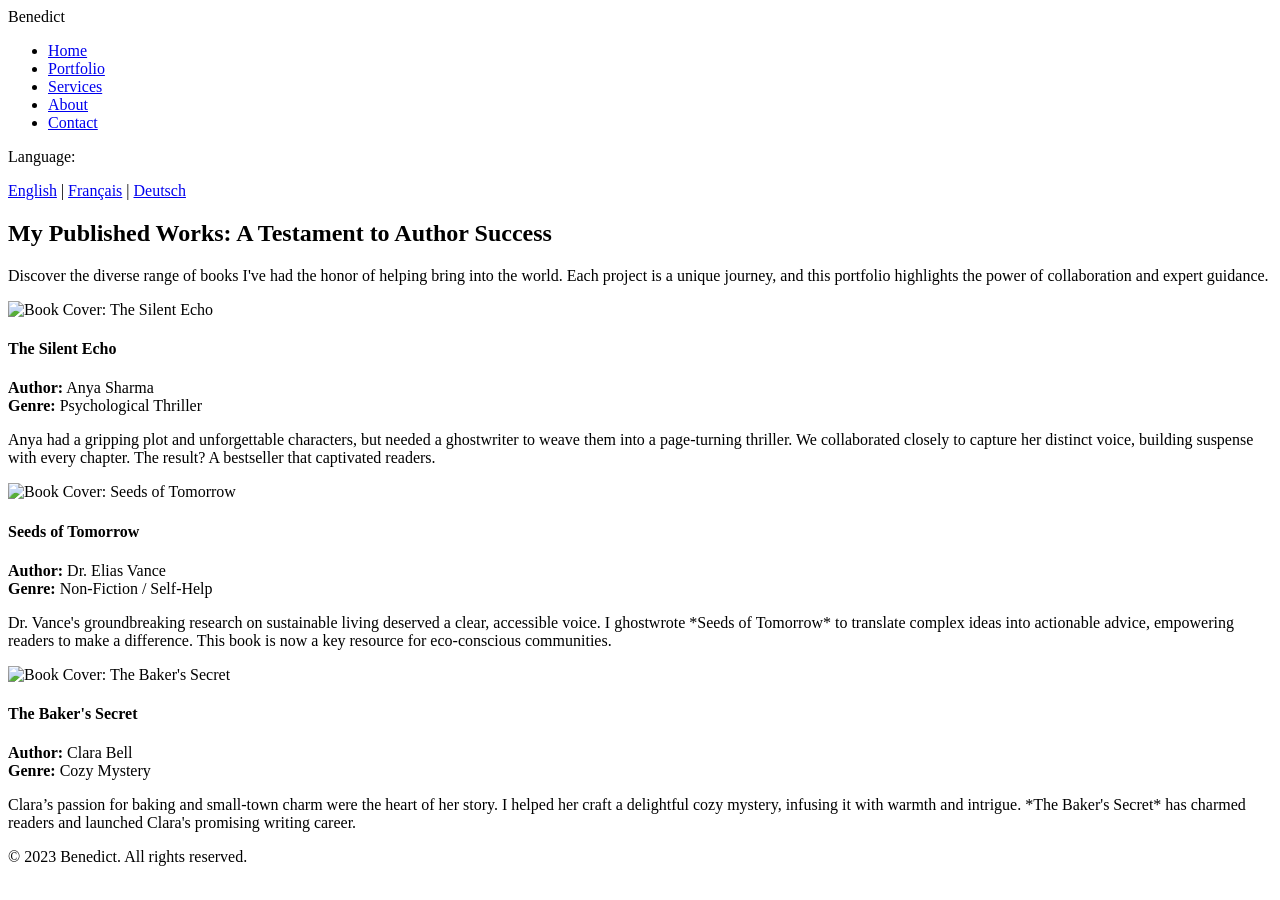
==== portfolio.html @ f3043c83 "Create portfolio.html" ====
<!DOCTYPE html>
<html lang="en">
<head>
    <meta charset="UTF-8">
    <meta name="viewport" content="width=device-width, initial-scale=1.0">
    <title>Portfolio - Benedict</title>
    <link rel="stylesheet" href="css/style.css">
</head>
<body>
    <header>
        <div class="container">
            <div class="logo">Benedict</div>
            <nav>
                <ul>
                    <li><a href="index.html">Home</a></li>
                    <li><a href="portfolio.html">Portfolio</a></li>
                    <li><a href="services.html">Services</a></li>
                    <li><a href="about.html">About</a></li>
                    <li><a href="contact.html">Contact</a></li>
                </ul>
            </nav>
             <div class="language-selector">
                <p>Language:</p>
                <a href="#">English</a> | <a href="#">Français</a> | <a href="#">Deutsch</a>
            </div>
        </div>
    </header>
    <main>
        <section class="portfolio-section">
            <div class="container">
                <h2>My Published Works: A Testament to Author Success</h2>
                <p>Discover the diverse range of books I've had the honor of helping bring into the world. Each project is a unique journey, and this portfolio highlights the power of collaboration and expert guidance.</p>
                <div class="portfolio-grid">
                    <!-- Portfolio Item 1 -->
                    <div class="portfolio-item">
                        <img src="images/book_cover_1.jpg" alt="Book Cover: The Silent Echo">
                        <div class="portfolio-item-content">
                            <h4>The Silent Echo</h4>
                            <p><strong>Author:</strong> Anya Sharma<br><strong>Genre:</strong> Psychological Thriller</p>
                            <p>Anya had a gripping plot and unforgettable characters, but needed a ghostwriter to weave them into a page-turning thriller. We collaborated closely to capture her distinct voice, building suspense with every chapter. The result? A bestseller that captivated readers.</p>
                        </div>
                    </div>
                    <!-- Portfolio Item 2 -->
                    <div class="portfolio-item">
                        <img src="images/book_cover_2.jpg" alt="Book Cover: Seeds of Tomorrow">
                        <div class="portfolio-item-content">
                            <h4>Seeds of Tomorrow</h4>
                            <p><strong>Author:</strong> Dr. Elias Vance<br><strong>Genre:</strong> Non-Fiction / Self-Help</p>
                            <p>Dr. Vance's groundbreaking research on sustainable living deserved a clear, accessible voice. I ghostwrote *Seeds of Tomorrow* to translate complex ideas into actionable advice, empowering readers to make a difference. This book is now a key resource for eco-conscious communities.</p>
                        </div>
                    </div>
                    <!-- Portfolio Item 3 -->
                    <div class="portfolio-item">
                        <img src="images/book_cover_3.jpg" alt="Book Cover: The Baker's Secret">
                        <div class="portfolio-item-content">
                            <h4>The Baker's Secret</h4>
                            <p><strong>Author:</strong> Clara Bell<br><strong>Genre:</strong> Cozy Mystery</p>
                            <p>Clara’s passion for baking and small-town charm were the heart of her story. I helped her craft a delightful cozy mystery, infusing it with warmth and intrigue. *The Baker's Secret* has charmed readers and launched Clara's promising writing career.</p>
                        </div>
                    </div>
                    <!-- Add more portfolio items as needed -->
                </div>
            </div>
        </section>
    </main>
    <footer>
        <div class="container">
            <p>&copy; 2023 Benedict. All rights reserved.</p>
        </div>
    </footer>
</body>
</html>
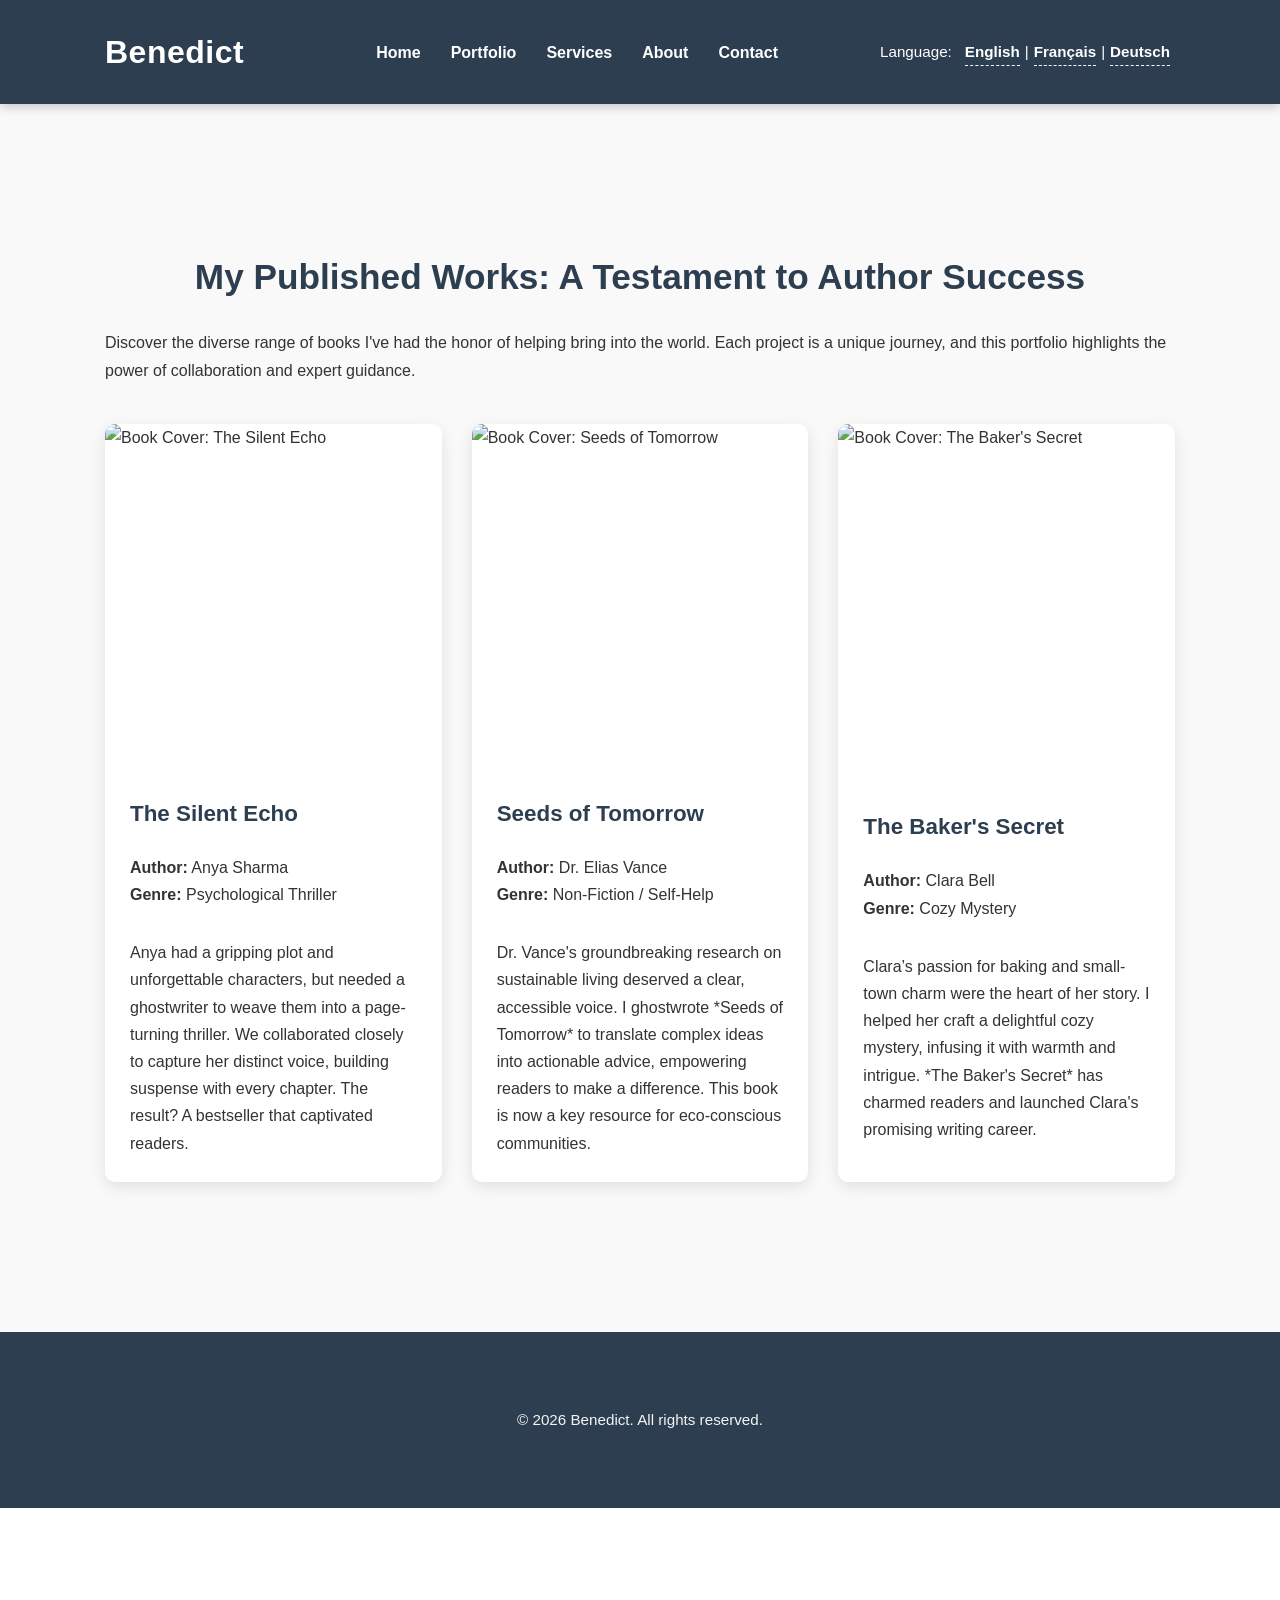
==== commit 117b42c0: "Update portfolio.html" ====
--- a/portfolio.html
+++ b/portfolio.html
@@ -65,8 +65,43 @@
     </main>
     <footer>
         <div class="container">
-            <p>&copy; 2023 Benedict. All rights reserved.</p>
+            <p>&copy; 2026 Benedict. All rights reserved.</p>
         </div>
     </footer>
+    <section class="portfolio-section">
+    <div class="container">
+        <h2 class="animate-on-scroll">My Published Works: A Testament to Author Success</h2>
+        <p class="animate-on-scroll" style="animation-delay: 0.3s;">Discover the diverse range of books...</p> <!-- Add delay -->
+        <div class="portfolio-grid">
+            <!-- Portfolio Item 1 -->
+            <div class="portfolio-item animate-on-scroll" data-animation-delay="0.5s"> <!-- Added class and delay -->
+                <img src="images/book_cover_1.jpg" alt="Book Cover: The Silent Echo">
+                <div class="portfolio-item-content">
+                    <h4>The Silent Echo</h4>
+                    <p><strong>Author:</strong> Anya Sharma<br><strong>Genre:</strong> Psychological Thriller</p>
+                    <p>Anya had a gripping plot...</p>
+                </div>
+            </div>
+            <!-- Portfolio Item 2 -->
+            <div class="portfolio-item animate-on-scroll" data-animation-delay="0.7s"> <!-- Added class and delay -->
+                <img src="images/book_cover_2.jpg" alt="Book Cover: Seeds of Tomorrow">
+                <div class="portfolio-item-content">
+                    <h4>Seeds of Tomorrow</h4>
+                    <p><strong>Author:</strong> Dr. Elias Vance<br><strong>Genre:</strong> Non-Fiction / Self-Help</p>
+                    <p>Dr. Vance's groundbreaking research...</p>
+                </div>
+            </div>
+            <!-- Portfolio Item 3 -->
+            <div class="portfolio-item animate-on-scroll" data-animation-delay="0.9s"> <!-- Added class and delay -->
+                <img src="images/book_cover_3.jpg" alt="Book Cover: The Baker's Secret">
+                <div class="portfolio-item-content">
+                    <h4>The Baker's Secret</h4>
+                    <p><strong>Author:</strong> Clara Bell<br><strong>Genre:</strong> Cozy Mystery</p>
+                    <p>Clara’s passion for baking...</p>
+                </div>
+            </div>
+        </div>
+    </div>
+</section>
 </body>
 </html>
--- a/css/style.css
+++ b/css/style.css
@@ -0,0 +1,620 @@
+body {
+    font-family: 'Lato', 'Segoe UI', Tahoma, Geneva, Verdana, sans-serif;
+    margin: 0;
+    padding: 0;
+    color: #333;
+    line-height: 1.7;
+    background-color: #f9f9f9;
+    scroll-behavior: smooth; /* Smooth scrolling for anchor links */
+    overflow-x: hidden; /* Prevent horizontal scrollbars from animations */
+}
+.container {
+    width: 90%;
+    max-width: 1100px;
+    margin: 0 auto;
+    padding: 30px 15px;
+    box-sizing: border-box;
+}
+h1, h2, h3, h4, h5 {
+    color: #2c3e50;
+    margin-bottom: 15px;
+    line-height: 1.3;
+}
+h1 {
+    font-size: 2.8em;
+}
+h2 {
+    font-size: 2.2em;
+    margin-bottom: 30px;
+    text-align: center;
+    padding-top: 30px;
+}
+h3 {
+    font-size: 1.7em;
+    margin-bottom: 15px;
+}
+h4 {
+    font-size: 1.3em;
+    margin-bottom: 10px;
+}
+h5 {
+    font-size: 1.1em;
+    margin-bottom: 8px;
+    color: #e67e22;
+}
+a {
+    color: #3498db;
+    text-decoration: none;
+    transition: color 0.3s ease;
+}
+a:hover {
+    color: #2980b9;
+    text-decoration: underline;
+}
+.cta-button {
+    display: inline-block;
+    background-color: #e67e22;
+    color: white;
+    padding: 14px 30px;
+    border-radius: 5px;
+    font-weight: bold;
+    font-size: 1.1em;
+    margin-top: 25px;
+    transition: background-color 0.3s ease, transform 0.2s ease, box-shadow 0.3s ease;
+    box-shadow: 0 4px 8px rgba(230,126,34,0.3);
+}
+.cta-button:hover {
+    background-color: #d35400;
+    text-decoration: none;
+    transform: translateY(-2px);
+    box-shadow: 0 6px 12px rgba(230,126,34,0.4);
+}
+/* --- Animations --- */
+/* Fade In Up - Elements appear from bottom */
+@keyframes fadeInUp {
+    from { opacity: 0; transform: translateY(30px); }
+    to { opacity: 1; transform: translateY(0); }
+}
+/* Fade In - Elements just fade in */
+@keyframes fadeIn {
+    from { opacity: 0; }
+    to { opacity: 1; }
+}
+/* Slide In Left - For elements entering from the left */
+@keyframes slideInLeft {
+    from { opacity: 0; transform: translateX(-30px); }
+    to { opacity: 1; transform: translateX(0); }
+}
+/* Slide In Right - For elements entering from the right */
+@keyframes slideInRight {
+    from { opacity: 0; transform: translateX(30px); }
+    to { opacity: 1; transform: translateX(0); }
+}
+/* --- Utility for triggering animations --- */
+.animate-on-scroll {
+    opacity: 0; /* Initially hidden */
+    transform: translateY(30px); /* Start lower */
+    animation-fill-mode: forwards; /* Keep the end state of the animation */
+}
+/* You can add other transforms here like: */
+/* .animate-on-scroll.slide-left { transform: translateX(-30px); } */
+/* .animate-on-scroll.slide-right { transform: translateX(30px); } */
+/* --- Header & Navigation --- */
+header {
+    background-color: #2c3e50;
+    color: white;
+    padding: 15px 0;
+    position: sticky;
+    top: 0;
+    z-index: 1000;
+    box-shadow: 0 3px 10px rgba(0,0,0,0.2);
+    transition: background-color 0.3s ease;
+}
+header .container {
+    display: flex;
+    justify-content: space-between;
+    align-items: center;
+    padding: 10px 15px;
+}
+.logo {
+    font-size: 2em;
+    font-weight: bold;
+    color: white;
+    letter-spacing: 0.5px;
+    transition: transform 0.3s ease;
+}
+.logo:hover {
+    transform: scale(1.05);
+}
+nav ul {
+    list-style: none;
+    margin: 0;
+    padding: 0;
+    display: flex;
+}
+nav ul li {
+    margin-left: 30px;
+}
+nav ul li a {
+    color: white;
+    font-weight: 600;
+    padding: 8px 0;
+    position: relative;
+    transition: color 0.3s ease;
+}
+nav ul li a::after {
+    content: '';
+    position: absolute;
+    bottom: 0;
+    left: 0;
+    width: 0%;
+    height: 2px;
+    background-color: #3498db;
+    transition: width 0.3s ease;
+}
+nav ul li a:hover {
+    color: #ecf0f1;
+    text-decoration: none;
+}
+nav ul li a:hover::after {
+    width: 100%;
+}
+.language-selector {
+    display: flex;
+    align-items: center;
+    font-size: 0.95em;
+}
+.language-selector p {
+    margin: 0 8px 0 0;
+    font-weight: 500;
+}
+.language-selector a {
+    color: white;
+    font-weight: bold;
+    margin: 0 5px;
+    border-bottom: 1px dashed white;
+    transition: color 0.3s ease, border-bottom-color 0.3s ease;
+}
+.language-selector a:hover {
+    color: #ecf0f1;
+    border-bottom-color: #ecf0f1;
+}
+/* --- Hero Section with Animated Gradient Background --- */
+.hero {
+    background: linear-gradient(-45deg, #2c3e50, #e73c7e, #23a6d5, #23d5ab); /* Example gradient */
+    background-size: 250% 250%; /* Adjusted size for smoother movement */
+    animation: gradientBG 20s ease infinite; /* Slower, smoother animation */
+    color: white;
+    text-align: center;
+    padding: 120px 0;
+    position: relative;
+    overflow: hidden;
+}
+@keyframes gradientBG {
+    0% { background-position: 0% 50%; }
+    50% { background-position: 100% 50%; }
+    100% { background-position: 0% 50%; }
+}
+.hero::before {
+    content: '';
+    position: absolute;
+    top: 0;
+    left: 0;
+    width: 100%;
+    height: 100%;
+    background: rgba(0, 0, 0, 0.55); /* Slightly less dark overlay */
+    z-index: 0;
+}
+.hero-content {
+    position: relative;
+    z-index: 1;
+    opacity: 0;
+    transform: translateY(20px);
+    animation: fadeInFromBottom 1s ease-out forwards 0.5s;
+}
+.hero h1 {
+    color: white;
+    font-size: 3.8em;
+    margin-bottom: 25px;
+    text-shadow: 2px 2px 8px rgba(0,0,0,0.5);
+}
+.hero p {
+    font-size: 1.4em;
+    margin-bottom: 40px;
+    max-width: 700px;
+    margin-left: auto;
+    margin-right: auto;
+    text-shadow: 1px 1px 5px rgba(0,0,0,0.5);
+}
+.cta-button.hero-cta {
+    animation: fadeInFromBottom 1s ease-out forwards 1s;
+    opacity: 0;
+    transform: translateY(20px);
+}
+/* --- Sections --- */
+section {
+    padding: 60px 0;
+    position: relative;
+    overflow: hidden; /* Important for child animations */
+}
+section:nth-child(even) {
+    background-color: #ffffff;
+}
+section:nth-child(odd) {
+    background-color: #f9f9f9;
+}
+/* --- Services Overview --- */
+.services-overview {
+    background-color: #ffffff;
+}
+.service-icons {
+    display: flex;
+    justify-content: center;
+    gap: 30px;
+    flex-wrap: wrap;
+    margin-top: 40px;
+}
+.service-item {
+    flex-basis: 280px;
+    padding: 30px 25px;
+    background-color: white;
+    border-radius: 10px;
+    box-shadow: 0 5px 15px rgba(0,0,0,0.1);
+    text-align: center;
+    transition: transform 0.3s ease, box-shadow 0.3s ease;
+    /* Animation applied via JS for scroll triggering */
+}
+.service-item:hover {
+    transform: translateY(-8px);
+    box-shadow: 0 10px 25px rgba(0,0,0,0.15);
+}
+.service-item h3 {
+    color: #e67e22;
+    margin-bottom: 15px;
+    font-size: 1.5em;
+}
+.service-item p {
+    font-size: 1.05em;
+}
+/* --- Portfolio --- */
+.portfolio-grid {
+    display: grid;
+    grid-template-columns: repeat(auto-fit, minmax(300px, 1fr));
+    gap: 30px;
+    margin-top: 40px;
+}
+.portfolio-item {
+    background-color: white;
+    border-radius: 10px;
+    box-shadow: 0 5px 15px rgba(0,0,0,0.1);
+    overflow: hidden;
+    transition: transform 0.3s ease, box-shadow 0.3s ease;
+    display: flex;
+    flex-direction: column;
+    /* Animation applied via JS for scroll triggering */
+}
+.portfolio-item:hover {
+    transform: translateY(-8px);
+    box-shadow: 0 10px 25px rgba(0,0,0,0.15);
+}
+.portfolio-item img {
+    width: 100%;
+    height: 350px;
+    object-fit: cover;
+    display: block;
+    transition: transform 0.4s ease;
+}
+.portfolio-item:hover img {
+    transform: scale(1.05);
+}
+.portfolio-item-content {
+    padding: 25px;
+    flex-grow: 1;
+    display: flex;
+    flex-direction: column;
+    justify-content: center;
+}
+.portfolio-item-content h4 {
+    margin-top: 0;
+    color: #2c3e50;
+    font-size: 1.4em;
+}
+.portfolio-item-content p {
+    font-size: 1em;
+    margin-bottom: 15px;
+}
+.portfolio-item-content p:last-child {
+    margin-bottom: 0;
+}
+/* --- About Section --- */
+.about-content {
+    display: flex;
+    flex-wrap: wrap;
+    align-items: center;
+    gap: 40px;
+}
+.about-image {
+    flex: 1;
+    min-width: 280px;
+    text-align: center;
+}
+.about-image img {
+    max-width: 100%;
+    height: auto;
+    border-radius: 15px;
+    box-shadow: 0 8px 20px rgba(0,0,0,0.15);
+    border: 5px solid #ffffff;
+}
+.about-text {
+    flex: 2;
+    min-width: 320px;
+}
+.about-text p {
+    margin-bottom: 20px;
+    font-size: 1.1em;
+}
+.about-text a.cta-button {
+    margin-top: 30px;
+}
+/* --- Contact Section --- */
+.contact-form-container {
+    max-width: 750px;
+    margin: 40px auto;
+    background-color: white;
+    padding: 40px;
+    border-radius: 10px;
+    box-shadow: 0 5px 15px rgba(0,0,0,0.1);
+}
+.contact-form-container h2 {
+    text-align: center;
+    margin-bottom: 35px;
+}
+.contact-form label {
+    display: block;
+    margin-bottom: 10px;
+    font-weight: bold;
+    color: #333;
+}
+.contact-form input,
+.contact-form textarea {
+    width: 100%;
+    padding: 15px;
+    margin-bottom: 25px;
+    border: 1px solid #ddd;
+    border-radius: 5px;
+    box-sizing: border-box;
+    font-size: 1.1em;
+    transition: border-color 0.3s ease, box-shadow 0.3s ease;
+}
+.contact-form input:focus,
+.contact-form textarea:focus {
+    border-color: #3498db;
+    outline: none;
+    box-shadow: 0 0 0 3px rgba(52,152,219,0.2);
+}
+.contact-form textarea {
+    min-height: 180px;
+    resize: vertical;
+}
+.contact-form button[type="submit"] {
+    width: auto;
+    padding: 15px 35px;
+    font-size: 1.15em;
+}
+.contact-info {
+    text-align: center;
+    margin-top: 40px;
+    font-size: 1.1em;
+}
+.contact-info p {
+    margin-bottom: 12px;
+}
+.contact-info a {
+    font-weight: bold;
+    color: #3498db;
+}
+/* --- Pricing Options (for Services Page) --- */
+.pricing-options {
+    display: flex;
+    justify-content: center;
+    gap: 30px;
+    flex-wrap: wrap;
+    margin-top: 40px;
+}
+.pricing-box {
+    background-color: #ffffff;
+    border-radius: 10px;
+    box-shadow: 0 5px 15px rgba(0,0,0,0.1);
+    padding: 30px;
+    text-align: left;
+    flex-basis: 300px;
+    transition: transform 0.3s ease, box-shadow 0.3s ease;
+    display: flex;
+    flex-direction: column;
+    justify-content: space-between;
+    /* Animation applied via JS for scroll triggering */
+}
+.pricing-box:hover {
+    transform: translateY(-8px);
+    box-shadow: 0 10px 25px rgba(0,0,0,0.15);
+}
+.pricing-box ul {
+    list-style: disc;
+    padding-left: 25px;
+    margin-top: 15px;
+    margin-bottom: 25px;
+}
+.pricing-box li {
+    margin-bottom: 8px;
+}
+.pricing-box h5 {
+    margin-top: 0;
+    color: #e67e22;
+    font-size: 1.4em;
+    text-align: center;
+}
+.pricing-box p {
+    font-size: 1em;
+    margin-bottom: 15px;
+}
+.pricing-box a.cta-button {
+    margin-top: 30px;
+    width: 100%;
+    text-align: center;
+}
+/* --- Footer --- */
+footer {
+    background-color: #2c3e50;
+    color: #f4f4f4;
+    text-align: center;
+    padding: 30px 0;
+    margin-top: 60px;
+    font-size: 0.95em;
+}
+/* --- Responsive Design --- */
+@media (max-width: 992px) {
+    .container { width: 95%; }
+    .hero h1 { font-size: 3em; }
+    .hero p { font-size: 1.2em; }
+    .service-item, .pricing-box { flex-basis: calc(50% - 20px); }
+    .portfolio-grid { grid-template-columns: repeat(auto-fit, minmax(280px, 1fr)); }
+}
+@media (max-width: 768px) {
+    header .container { flex-direction: column; align-items: flex-start; }
+    .logo { margin-bottom: 10px; }
+    nav ul { flex-direction: column; width: 100%; }
+    nav ul li { margin: 8px 0; width: 100%; text-align: left; }
+    nav ul li a::after { width: 0; } /* Disable underline on mobile */
+    .language-selector { margin-top: 15px; width: 100%; justify-content: flex-start; }
+    .hero h1 { font-size: 2.5em; }
+    .hero p { font-size: 1.1em; }
+    .service-item, .pricing-box { flex-basis: 80%; margin-left: auto; margin-right: auto; }
+    .about-image { margin-bottom: 20px; }
+    .portfolio-grid { grid-template-columns: 1fr; }
+}
+@media (max-width: 480px) {
+    h1 { font-size: 2.2em; }
+    h2 { font-size: 1.8em; }
+    h3 { font-size: 1.4em; }
+    .hero h1 { font-size: 2em; }
+    .hero p { font-size: 1em; }
+    .cta-button { padding: 12px 25px; font-size: 1em; }
+    .contact-form-container { padding: 25px; }
+    .contact-form input, .contact-form textarea { font-size: 1em; }
+    .contact-form button[type="submit"] { width: 100%; }
+    .pricing-options { gap: 20px; }
+    .service-item, .pricing-box { flex-basis: 95%; }
+}
+/* --- New Animations for Scroll Triggering --- */
+/* Define keyframes for elements appearing on scroll */
+@keyframes slideFadeIn {
+    from {
+        opacity: 0;
+        transform: translateY(30px); /* Start slightly lower */
+    }
+    to {
+        opacity: 1;
+        transform: translateY(0); /* End at normal position */
+    }
+}
+/* Apply animation class to elements that should animate */
+.animate-on-scroll {
+    opacity: 0; /* Start hidden */
+    transform: translateY(30px); /* Start lower */
+    animation-fill-mode: forwards; /* Keep the end state */
+    animation-duration: 0.8s; /* Duration of the animation */
+    animation-timing-function: ease-out; /* Smooth timing */
+    animation-delay: 0s; /* Delay can be set per element via JS */
+}
+/* --- Mobile Menu Toggle Styles --- */
+.menu-toggle {
+    display: none; /* Hidden by default, shown only on mobile via JS */
+    background: none;
+    border: none;
+    cursor: pointer;
+    padding: 10px;
+    margin-top: 5px; /* Adjust spacing */
+}
+.menu-toggle span {
+    display: block;
+    width: 25px;
+    height: 3px;
+    background-color: white;
+    margin-bottom: 5px;
+    transition: all 0.3s ease-in-out;
+}
+.menu-toggle.active span:nth-child(1) {
+    transform: translateY(8px) rotate(45deg);
+}
+.menu-toggle.active span:nth-child(2) {
+    opacity: 0;
+}
+.menu-toggle.active span:nth-child(3) {
+    transform: translateY(-8px) rotate(-45deg);
+}
+/* Show menu toggle on small screens */
+@media (max-width: 768px) {
+    .menu-toggle {
+        display: block;
+    }
+    nav ul {
+        display: none; /* Hide nav initially on mobile */
+        flex-direction: column;
+        width: 100%;
+        background-color: #2c3e50; /* Background for the dropdown menu */
+        position: absolute;
+        top: 70px; /* Position below header */
+        left: 0;
+        padding: 20px;
+        box-shadow: 0 5px 10px rgba(0,0,0,0.2);
+    }
+    nav ul.active {
+        display: flex; /* Show when active */
+    }
+    nav ul li {
+        margin: 10px 0;
+        width: 100%;
+        text-align: left;
+    }
+    nav ul li a {
+        padding: 10px;
+        display: block; /* Make links block for easier tapping */
+    }
+    nav ul li a::after {
+        display: none; /* Remove underline effect on mobile */
+    }
+}
+.hero {
+    /* Keep background-size, but adjust animation properties */
+    background: linear-gradient(-45deg, #2c3e50, #e73c7e, #23a6d5, #23d5ab); /* Example gradient */
+    background-size: 250% 250%; /* Reduced size for less intense movement */
+    animation: gradientBG 20s ease infinite; /* Slower animation (20s) and smoother timing */
+    color: white;
+    text-align: center;
+    padding: 120px 0;
+    position: relative;
+    overflow: hidden;
+}
+/* Keyframes for the gradient animation - adjusted for smoother movement */
+@keyframes gradientBG {
+    0% {
+        background-position: 0% 50%;
+    }
+    50% {
+        background-position: 100% 50%;
+    }
+    100% {
+        background-position: 0% 50%;
+    }
+}
+.hero::before {
+    content: '';
+    position: absolute;
+    top: 0;
+    left: 0;
+    width: 100%;
+    height: 100%;
+    /* Slightly adjust overlay for better contrast if needed */
+    background: rgba(0, 0, 0, 0.55); /* Slightly less dark */
+    z-index: 0;
+}
